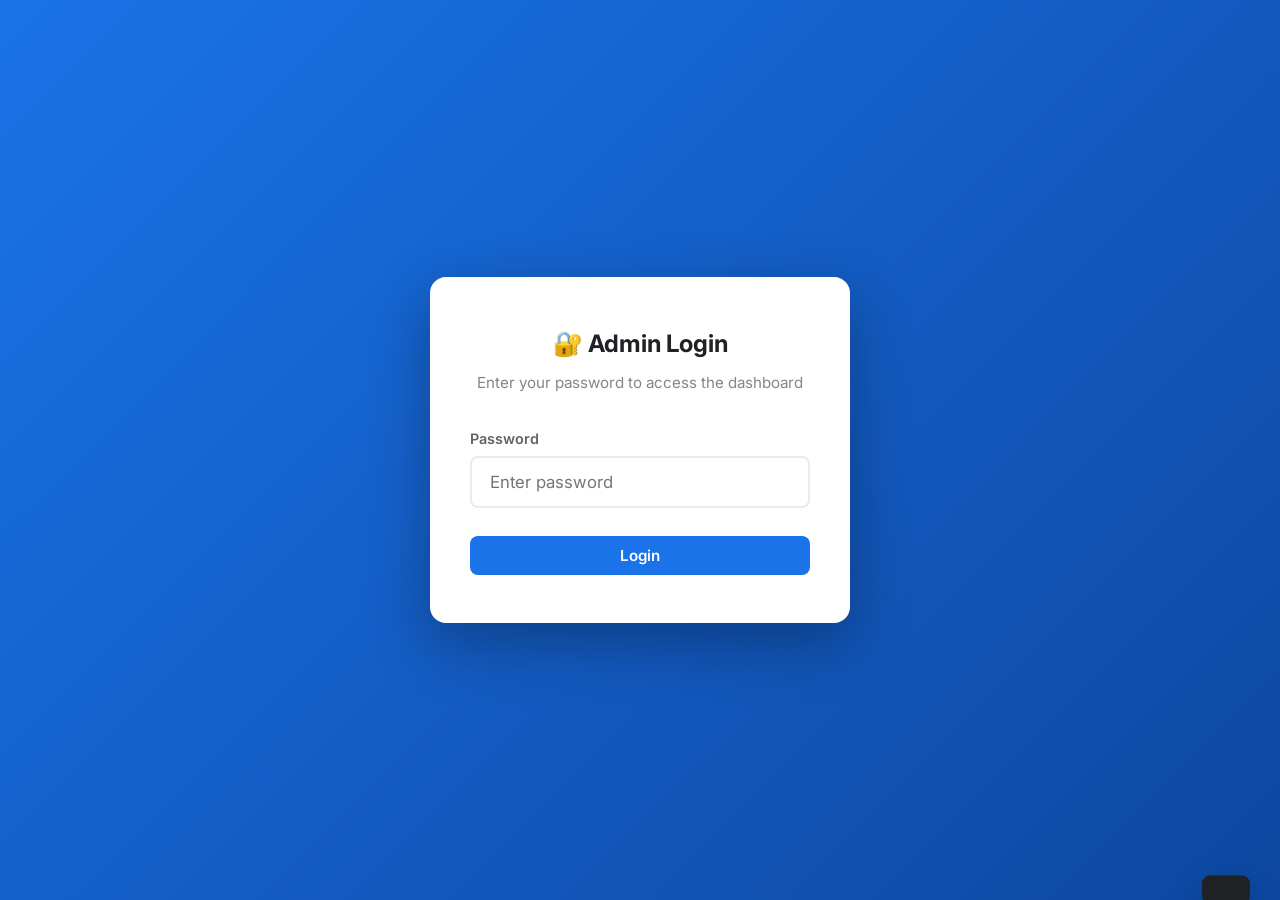
==== admin.html @ 89dd75c3 "Upload my website files" ====
<!DOCTYPE html>
<html lang="en">
<head>
    <meta charset="UTF-8">
    <meta name="viewport" content="width=device-width, initial-scale=1.0">
    <title>Admin Panel | Business Manager</title>
    <link rel="stylesheet" href="css/styles.css">
    <link href="https://fonts.googleapis.com/css2?family=Inter:wght@300;400;500;600;700;800&display=swap" rel="stylesheet">
    <style>
        .admin-login {
            min-height: 100vh;
            display: flex;
            align-items: center;
            justify-content: center;
            background: linear-gradient(135deg, #1a73e8, #0d47a1);
            padding: 20px;
        }
        .login-box {
            background: white;
            border-radius: 16px;
            padding: 48px 40px;
            width: 100%;
            max-width: 420px;
            box-shadow: 0 20px 60px rgba(0,0,0,0.3);
        }
        .login-box h2 { text-align: center; margin-bottom: 8px; color: #202124; }
        .login-box .login-subtitle { text-align: center; color: #80868b; margin-bottom: 32px; font-size: 0.95rem; }
        .login-box .form-group input { padding: 14px 18px; font-size: 1.05rem; }
        .login-error { color: #ea4335; font-size: 0.85rem; margin-top: 8px; display: none; }
        .admin-layout { display: flex; min-height: 100vh; }
        .admin-sidebar {
            width: 260px;
            background: #202124;
            color: #fff;
            position: fixed;
            top: 0; left: 0; bottom: 0;
            overflow-y: auto;
            z-index: 100;
            transition: transform 0.3s;
        }
        .admin-sidebar-header {
            padding: 24px 20px;
            border-bottom: 1px solid rgba(255,255,255,0.1);
            display: flex; align-items: center; gap: 10px;
        }
        .admin-sidebar-header h3 { font-size: 1.1rem; font-weight: 700; }
        .admin-nav { padding: 12px 0; }
        .admin-nav-item {
            display: flex; align-items: center; gap: 12px;
            padding: 12px 24px;
            color: #bdc1c6;
            cursor: pointer;
            transition: all 0.2s;
            font-size: 0.95rem;
            font-weight: 500;
            border: none; background: none; width: 100%; text-align: left;
        }
        .admin-nav-item:hover { background: rgba(255,255,255,0.08); color: #fff; }
        .admin-nav-item.active { background: rgba(26,115,232,0.2); color: #4a9eff; border-right: 3px solid #1a73e8; }
        .admin-main { margin-left: 260px; flex: 1; background: #f8f9fa; min-height: 100vh; }
        .admin-topbar {
            background: #fff;
            padding: 16px 32px;
            display: flex; align-items: center; justify-content: space-between;
            box-shadow: 0 1px 3px rgba(0,0,0,0.08);
            position: sticky; top: 0; z-index: 50;
        }
        .admin-topbar h2 { font-size: 1.3rem; color: #202124; }
        .admin-logout {
            padding: 8px 20px;
            background: #ea4335;
            color: white;
            border-radius: 6px;
            font-weight: 600;
            font-size: 0.9rem;
            transition: all 0.2s;
        }
        .admin-logout:hover { background: #d33b28; }
        .admin-content { padding: 32px; }
        .admin-card {
            background: #fff;
            border-radius: 12px;
            padding: 28px;
            box-shadow: 0 1px 3px rgba(0,0,0,0.08);
            margin-bottom: 24px;
        }
        .admin-card h3 {
            font-size: 1.1rem;
            color: #202124;
            margin-bottom: 20px;
            padding-bottom: 12px;
            border-bottom: 2px solid #f1f3f4;
        }
        .admin-form-grid {
            display: grid;
            grid-template-columns: repeat(2, 1fr);
            gap: 20px;
        }
        .admin-form-grid .form-group.full { grid-column: 1 / -1; }
        .admin-section { display: none; }
        .admin-section.active { display: block; }
        .admin-table {
            width: 100%;
            border-collapse: collapse;
        }
        .admin-table th {
            text-align: left;
            padding: 12px 16px;
            background: #f8f9fa;
            color: #5f6368;
            font-size: 0.85rem;
            font-weight: 600;
            text-transform: uppercase;
            letter-spacing: 0.5px;
        }
        .admin-table td {
            padding: 14px 16px;
            border-top: 1px solid #f1f3f4;
            font-size: 0.95rem;
        }
        .admin-table .actions { display: flex; gap: 8px; }
        .admin-btn {
            padding: 6px 14px;
            border-radius: 6px;
            font-size: 0.8rem;
            font-weight: 600;
            transition: all 0.2s;
            cursor: pointer;
            color: white;
        }
        .admin-btn-edit { background: #1a73e8; }
        .admin-btn-edit:hover { background: #1557b0; }
        .admin-btn-delete { background: #ea4335; }
        .admin-btn-delete:hover { background: #d33b28; }
        .admin-btn-save { background: #34a853; }
        .admin-btn-save:hover { background: #2d8f47; }
        .admin-btn-cancel { background: #80868b; }
        .admin-btn-cancel:hover { background: #5f6368; }
        .admin-image-grid {
            display: grid;
            grid-template-columns: repeat(4, 1fr);
            gap: 16px;
        }
        .admin-image-item {
            position: relative;
            border-radius: 8px;
            overflow: hidden;
            aspect-ratio: 4/3;
            background: #f1f3f4;
        }
        .admin-image-item img { width: 100%; height: 100%; object-fit: cover; }
        .admin-image-item .img-actions {
            position: absolute;
            top: 8px; right: 8px;
            display: none;
            gap: 6px;
        }
        .admin-image-item:hover .img-actions { display: flex; }
        .admin-upload-area {
            border: 2px dashed #dadce0;
            border-radius: 12px;
            padding: 40px;
            text-align: center;
            cursor: pointer;
            transition: all 0.2s;
            margin-bottom: 20px;
        }
        .admin-upload-area:hover { border-color: #1a73e8; background: rgba(26,115,232,0.04); }
        .admin-upload-area svg { color: #9aa0a6; margin-bottom: 12px; }
        .admin-upload-area p { color: #80868b; font-size: 0.9rem; }
        .admin-upload-area .hint { font-size: 0.8rem; color: #9aa0a6; margin-top: 4px; }
        .admin-stars { display: flex; gap: 4px; }
        .admin-stars .star { cursor: pointer; font-size: 1.5rem; color: #dadce0; transition: color 0.15s; }
        .admin-stars .star.active { color: #fbbc04; }
        .admin-meta { font-size: 0.85rem; color: #80868b; margin-top: 8px; }
        .toast {
            position: fixed;
            bottom: 30px;
            right: 30px;
            background: #202124;
            color: white;
            padding: 14px 24px;
            border-radius: 8px;
            box-shadow: 0 10px 30px rgba(0,0,0,0.2);
            z-index: 3000;
            transform: translateY(120%);
            transition: transform 0.4s;
            font-weight: 500;
            font-size: 0.9rem;
        }
        .toast.show { transform: translateY(0); }
        .admin-sidebar-toggle { display: none; }
        @media (max-width: 1024px) {
            .admin-sidebar { transform: translateX(-100%); }
            .admin-sidebar.open { transform: translateX(0); }
            .admin-main { margin-left: 0; }
            .admin-sidebar-toggle {
                display: inline-flex;
                padding: 8px 12px;
                background: #1a73e8;
                color: white;
                border-radius: 6px;
                font-size: 1.2rem;
                cursor: pointer;
            }
            .admin-form-grid { grid-template-columns: 1fr; }
            .admin-image-grid { grid-template-columns: repeat(2, 1fr); }
        }
        @media (max-width: 768px) {
            .admin-content { padding: 20px; }
            .admin-topbar { padding: 12px 20px; }
            .admin-image-grid { grid-template-columns: 1fr; }
        }
        .modal-overlay {
            display: none;
            position: fixed;
            inset: 0;
            background: rgba(0,0,0,0.5);
            z-index: 2000;
            align-items: center;
            justify-content: center;
        }
        .modal-overlay.show { display: flex; }
        .modal-box {
            background: white;
            border-radius: 16px;
            padding: 32px;
            width: 100%;
            max-width: 500px;
            max-height: 80vh;
            overflow-y: auto;
        }
        .modal-box h3 { margin-bottom: 20px; }
    </style>
</head>
<body>
    <div id="admin-login" class="admin-login">
        <div class="login-box">
            <h2>🔐 Admin Login</h2>
            <p class="login-subtitle">Enter your password to access the dashboard</p>
            <form id="login-form">
                <div class="form-group">
                    <label for="admin-password" style="display:block;font-weight:600;font-size:0.9rem;color:#5f6368;margin-bottom:6px;">Password</label>
                    <input type="password" id="admin-password" placeholder="Enter password" required>
                </div>
                <button type="submit" class="btn btn-primary btn-block" style="margin-top:8px;">Login</button>
                <p class="login-error" id="login-error">Invalid password. Try: admin</p>
            </form>
        </div>
    </div>

    <div id="admin-dashboard" style="display:none;">
        <div class="admin-layout">
            <aside class="admin-sidebar" id="admin-sidebar">
                <div class="admin-sidebar-header">
                    <span style="font-size:1.5rem;">⭐</span>
                    <h3>Business Manager</h3>
                </div>
                <nav class="admin-nav">
                    <button class="admin-nav-item active" data-section="dashboard">📊 Dashboard</button>
                    <button class="admin-nav-item" data-section="settings">⚙️ Settings</button>
                    <button class="admin-nav-item" data-section="services">🛠️ Services</button>
                    <button class="admin-nav-item" data-section="gallery">🖼️ Gallery</button>
                    <button class="admin-nav-item" data-section="reviews">⭐ Reviews</button>
                    <button class="admin-nav-item" data-section="hours">🕐 Business Hours</button>
                    <button class="admin-nav-item" data-section="inquiries">📨 Inquiries</button>
                </nav>
            </aside>
            <div class="admin-main">
                <div class="admin-topbar">
                    <div style="display:flex;align-items:center;gap:12px;">
                        <button class="admin-sidebar-toggle" id="sidebar-toggle">☰</button>
                        <h2 id="admin-page-title">Dashboard</h2>
                    </div>
                    <button class="admin-logout" id="admin-logout">Logout</button>
                </div>
                <div class="admin-content">
                    <!-- Dashboard Section -->
                    <div class="admin-section active" id="section-dashboard">
                        <div class="admin-card">
                            <h3>Quick Stats</h3>
                            <div style="display:grid;grid-template-columns:repeat(auto-fit,minmax(180px,1fr));gap:20px;">
                                <div style="text-align:center;padding:20px;background:#f8f9fa;border-radius:12px;">
                                    <div style="font-size:2rem;font-weight:800;color:#1a73e8;" id="stat-services">0</div>
                                    <div style="color:#80868b;font-size:0.9rem;">Services</div>
                                </div>
                                <div style="text-align:center;padding:20px;background:#f8f9fa;border-radius:12px;">
                                    <div style="font-size:2rem;font-weight:800;color:#fbbc04;" id="stat-gallery">0</div>
                                    <div style="color:#80868b;font-size:0.9rem;">Gallery Items</div>
                                </div>
                                <div style="text-align:center;padding:20px;background:#f8f9fa;border-radius:12px;">
                                    <div style="font-size:2rem;font-weight:800;color:#34a853;" id="stat-reviews">0</div>
                                    <div style="color:#80868b;font-size:0.9rem;">Reviews</div>
                                </div>
                                <div style="text-align:center;padding:20px;background:#f8f9fa;border-radius:12px;">
                                    <div style="font-size:2rem;font-weight:800;color:#ea4335;" id="stat-inquiries">0</div>
                                    <div style="color:#80868b;font-size:0.9rem;">Inquiries</div>
                                </div>
                            </div>
                        </div>
                        <div class="admin-card">
                            <h3>Contact Information</h3>
                            <div style="display:grid;gap:12px;">
                                <div style="display:flex;justify-content:space-between;align-items:center;padding:12px;background:#f8f9fa;border-radius:8px;">
                                    <span style="color:#5f6368;">📞 Phone</span>
                                    <span id="dash-phone">-</span>
                                </div>
                                <div style="display:flex;justify-content:space-between;align-items:center;padding:12px;background:#f8f9fa;border-radius:8px;">
                                    <span style="color:#5f6368;">✉️ Email</span>
                                    <span id="dash-email">-</span>
                                </div>
                                <div style="display:flex;justify-content:space-between;align-items:center;padding:12px;background:#f8f9fa;border-radius:8px;">
                                    <span style="color:#5f6368;">📍 Address</span>
                                    <span id="dash-address" style="max-width:300px;text-align:right;">-</span>
                                </div>
                                <div style="display:flex;justify-content:space-between;align-items:center;padding:12px;background:#f8f9fa;border-radius:8px;">
                                    <span style="color:#5f6368;">💬 WhatsApp</span>
                                    <span id="dash-whatsapp">-</span>
                                </div>
                            </div>
                        </div>
                    </div>

                    <!-- Settings Section -->
                    <div class="admin-section" id="section-settings">
                        <div class="admin-card">
                            <h3>Business Information</h3>
                            <div class="admin-form-grid">
                                <div class="form-group">
                                    <label style="font-weight:600;font-size:0.9rem;color:#5f6368;display:block;margin-bottom:6px;">Business Name</label>
                                    <input type="text" id="admin-business-name" placeholder="Your business name">
                                </div>
                                <div class="form-group">
                                    <label style="font-weight:600;font-size:0.9rem;color:#5f6368;display:block;margin-bottom:6px;">Phone Number</label>
                                    <input type="tel" id="admin-phone" placeholder="+1234567890">
                                </div>
                                <div class="form-group">
                                    <label style="font-weight:600;font-size:0.9rem;color:#5f6368;display:block;margin-bottom:6px;">WhatsApp Number</label>
                                    <input type="tel" id="admin-whatsapp" placeholder="+1234567890">
                                </div>
                                <div class="form-group">
                                    <label style="font-weight:600;font-size:0.9rem;color:#5f6368;display:block;margin-bottom:6px;">Email Address</label>
                                    <input type="email" id="admin-email" placeholder="info@business.com">
                                </div>
                                <div class="form-group full">
                                    <label style="font-weight:600;font-size:0.9rem;color:#5f6368;display:block;margin-bottom:6px;">Office Address</label>
                                    <input type="text" id="admin-address" placeholder="123 Main St, City, Country">
                                </div>
                                <div class="form-group full">
                                    <label style="font-weight:600;font-size:0.9rem;color:#5f6368;display:block;margin-bottom:6px;">Google Map Location (URL or embed)</label>
                                    <input type="text" id="admin-map" placeholder="https://maps.google.com/...">
                                </div>
                                <div class="form-group full">
                                    <label style="font-weight:600;font-size:0.9rem;color:#5f6368;display:block;margin-bottom:6px;">Hero Title</label>
                                    <input type="text" id="admin-hero-title" placeholder="Professional Services You Can Trust">
                                </div>
                                <div class="form-group full">
                                    <label style="font-weight:600;font-size:0.9rem;color:#5f6368;display:block;margin-bottom:6px;">EmailJS Service ID (optional)</label>
                                    <input type="text" id="admin-emailjs-service" placeholder="service_xxxxx">
                                </div>
                                <div class="form-group full">
                                    <label style="font-weight:600;font-size:0.9rem;color:#5f6368;display:block;margin-bottom:6px;">EmailJS Template ID (optional)</label>
                                    <input type="text" id="admin-emailjs-template" placeholder="template_xxxxx">
                                </div>
                                <div class="form-group full">
                                    <label style="font-weight:600;font-size:0.9rem;color:#5f6368;display:block;margin-bottom:6px;">EmailJS Public Key (optional)</label>
                                    <input type="text" id="admin-emailjs-key" placeholder="public_xxxxx">
                                </div>
                                <div class="form-group full">
                                    <label style="font-weight:600;font-size:0.9rem;color:#5f6368;display:block;margin-bottom:6px;">Admin Email (for receiving form submissions)</label>
                                    <input type="email" id="admin-form-email" placeholder="admin@business.com">
                                </div>
                                <div class="form-group" style="grid-column:1/-1;">
                                    <button class="btn btn-primary" id="save-settings-btn" style="padding:14px 40px;font-size:1rem;">💾 Save Settings</button>
                                </div>
                            </div>
                        </div>
                    </div>

                    <!-- Services Section -->
                    <div class="admin-section" id="section-services">
                        <div class="admin-card">
                            <h3>Add / Edit Service</h3>
                            <input type="hidden" id="edit-service-id" value="">
                            <div class="admin-form-grid">
                                <div class="form-group">
                                    <label style="font-weight:600;font-size:0.9rem;color:#5f6368;display:block;margin-bottom:6px;">Service Name</label>
                                    <input type="text" id="admin-service-name" placeholder="Service name">
                                </div>
                                <div class="form-group">
                                    <label style="font-weight:600;font-size:0.9rem;color:#5f6368;display:block;margin-bottom:6px;">Price</label>
                                    <input type="text" id="admin-service-price" placeholder="From $50">
                                </div>
                                <div class="form-group">
                                    <label style="font-weight:600;font-size:0.9rem;color:#5f6368;display:block;margin-bottom:6px;">Price Note</label>
                                    <input type="text" id="admin-service-note" placeholder="e.g. per hour, per item">
                                </div>
                                <div class="form-group">
                                    <label style="font-weight:600;font-size:0.9rem;color:#5f6368;display:block;margin-bottom:6px;">Icon (emoji)</label>
                                    <input type="text" id="admin-service-icon" placeholder="🔧">
                                </div>
                                <div class="form-group full">
                                    <label style="font-weight:600;font-size:0.9rem;color:#5f6368;display:block;margin-bottom:6px;">Description</label>
                                    <textarea id="admin-service-desc" rows="3" placeholder="Service description"></textarea>
                                </div>
                                <div class="form-group" style="grid-column:1/-1;">
                                    <button class="btn btn-primary" id="save-service-btn" style="padding:14px 40px;font-size:1rem;">💾 Save Service</button>
                                    <button class="btn admin-btn-cancel" id="cancel-edit-service" style="padding:14px 30px;font-size:1rem;margin-left:8px;display:none;">Cancel Edit</button>
                                </div>
                            </div>
                        </div>
                        <div class="admin-card">
                            <h3>All Services</h3>
                            <div style="overflow-x:auto;">
                                <table class="admin-table">
                                    <thead>
                                        <tr><th>#</th><th>Name</th><th>Price</th><th>Actions</th></tr>
                                    </thead>
                                    <tbody id="services-table-body"></tbody>
                                </table>
                            </div>
                        </div>
                    </div>

                    <!-- Gallery Section -->
                    <div class="admin-section" id="section-gallery">
                        <div class="admin-card">
                            <h3>Upload Images</h3>
                            <div class="admin-upload-area" id="gallery-upload-area">
                                <svg width="48" height="48" viewBox="0 0 24 24" fill="none" stroke="currentColor" stroke-width="1.5"><path d="M21 15v4a2 2 0 01-2 2H5a2 2 0 01-2-2v-4"/><polyline points="17,8 12,3 7,8"/><line x1="12" y1="3" x2="12" y2="15"/></svg>
                                <p>Click to upload or drag & drop</p>
                                <p class="hint">SVG, PNG, JPG, GIF (Max 5MB)</p>
                                <input type="file" id="gallery-file-input" accept="image/*" style="display:none;">
                            </div>
                            <div style="margin-top:16px;">
                                <label style="font-weight:600;color:#5f6368;display:block;margin-bottom:8px;">Image Category</label>
                                <select id="gallery-category" style="width:100%;padding:10px 14px;border:2px solid #e8eaed;border-radius:6px;">
                                    <option value="service">Service Photos</option>
                                    <option value="before-after">Before & After</option>
                                </select>
                            </div>
                        </div>
                        <div class="admin-card">
                            <h3>All Gallery Images</h3>
                            <div class="admin-image-grid" id="gallery-admin-grid"></div>
                        </div>
                    </div>

                    <!-- Reviews Section -->
                    <div class="admin-section" id="section-reviews">
                        <div class="admin-card">
                            <h3>Add / Edit Review</h3>
                            <input type="hidden" id="edit-review-id" value="">
                            <div class="admin-form-grid">
                                <div class="form-group">
                                    <label style="font-weight:600;font-size:0.9rem;color:#5f6368;display:block;margin-bottom:6px;">Customer Name</label>
                                    <input type="text" id="admin-review-name" placeholder="Customer name">
                                </div>
                                <div class="form-group">
                                    <label style="font-weight:600;font-size:0.9rem;color:#5f6368;display:block;margin-bottom:6px;">Rating</label>
                                    <div class="admin-stars" id="admin-stars">
                                        <span class="star" data-rating="1">★</span>
                                        <span class="star" data-rating="2">★</span>
                                        <span class="star" data-rating="3">★</span>
                                        <span class="star" data-rating="4">★</span>
                                        <span class="star" data-rating="5">★</span>
                                    </div>
                                    <input type="hidden" id="admin-review-rating" value="5">
                                </div>
                                <div class="form-group full">
                                    <label style="font-weight:600;font-size:0.9rem;color:#5f6368;display:block;margin-bottom:6px;">Review Text</label>
                                    <textarea id="admin-review-text" rows="3" placeholder="Customer review..."></textarea>
                                </div>
                                <div class="form-group">
                                    <label style="font-weight:600;font-size:0.9rem;color:#5f6368;display:block;margin-bottom:6px;">Upload Customer Image (optional)</label>
                                    <input type="file" id="admin-review-image" accept="image/*">
                                </div>
                                <div class="form-group" style="grid-column:1/-1;">
                                    <button class="btn btn-primary" id="save-review-btn" style="padding:14px 40px;font-size:1rem;">💾 Save Review</button>
                                    <button class="btn admin-btn-cancel" id="cancel-edit-review" style="padding:14px 30px;font-size:1rem;margin-left:8px;display:none;">Cancel Edit</button>
                                </div>
                            </div>
                        </div>
                        <div class="admin-card">
                            <h3>All Reviews</h3>
                            <div style="overflow-x:auto;">
                                <table class="admin-table">
                                    <thead>
                                        <tr><th>#</th><th>Customer</th><th>Rating</th><th>Actions</th></tr>
                                    </thead>
                                    <tbody id="reviews-table-body"></tbody>
                                </table>
                            </div>
                        </div>
                    </div>

                    <!-- Business Hours Section -->
                    <div class="admin-section" id="section-hours">
                        <div class="admin-card">
                            <h3>Business Hours</h3>
                            <div class="admin-form-grid" id="hours-grid"></div>
                            <div style="margin-top:20px;">
                                <button class="btn btn-primary" id="save-hours-btn" style="padding:14px 40px;font-size:1rem;">💾 Save Hours</button>
                            </div>
                        </div>
                    </div>

                    <!-- Inquiries Section -->
                    <div class="admin-section" id="section-inquiries">
                        <div class="admin-card">
                            <h3>Customer Inquiries</h3>
                            <div style="overflow-x:auto;">
                                <table class="admin-table">
                                    <thead>
                                        <tr><th>#</th><th>Name</th><th>Email</th><th>Subject</th><th>Date</th><th>Actions</th></tr>
                                    </thead>
                                    <tbody id="inquiries-table-body"></tbody>
                                </table>
                            </div>
                            <p id="no-inquiries" style="text-align:center;color:#80868b;padding:40px 0;display:none;">No inquiries yet.</p>
                        </div>
                    </div>
                </div>
            </div>
        </div>
    </div>

    <div class="modal-overlay" id="modal-view-image">
        <div class="modal-box" style="max-width:700px;">
            <h3>Image Preview</h3>
            <img id="modal-img" src="" alt="" style="width:100%;border-radius:8px;margin-bottom:16px;">
            <p id="modal-img-name" style="color:#80868b;font-size:0.9rem;"></p>
            <div style="display:flex;gap:8px;margin-top:16px;">
                <a href="#" id="modal-img-download" class="btn btn-primary btn-small" download>Download</a>
                <button class="btn admin-btn-delete btn-small" id="modal-img-delete">Delete</button>
            </div>
        </div>
    </div>

    <div class="toast" id="admin-toast"></div>
    <script src="js/admin.js"></script>
</body>
</html>
---- css/styles.css ----
:root {
    --primary: #1a73e8;
    --primary-dark: #1557b0;
    --primary-light: #4a9eff;
    --secondary: #fbbc04;
    --secondary-dark: #e6a800;
    --white: #ffffff;
    --gray-50: #f8f9fa;
    --gray-100: #f1f3f4;
    --gray-200: #e8eaed;
    --gray-300: #dadce0;
    --gray-400: #bdc1c6;
    --gray-500: #9aa0a6;
    --gray-600: #80868b;
    --gray-700: #5f6368;
    --gray-800: #3c4043;
    --gray-900: #202124;
    --success: #34a853;
    --danger: #ea4335;
    --shadow-sm: 0 1px 2px rgba(0,0,0,0.05);
    --shadow: 0 1px 3px rgba(0,0,0,0.12), 0 1px 2px rgba(0,0,0,0.08);
    --shadow-md: 0 4px 6px rgba(0,0,0,0.1);
    --shadow-lg: 0 10px 25px rgba(0,0,0,0.1);
    --shadow-xl: 0 20px 40px rgba(0,0,0,0.15);
    --radius-sm: 6px;
    --radius: 8px;
    --radius-lg: 12px;
    --radius-xl: 16px;
    --transition: all 0.3s cubic-bezier(0.4, 0, 0.2, 1);
    --font: 'Inter', -apple-system, BlinkMacSystemFont, 'Segoe UI', Roboto, sans-serif;
    --header-height: 70px;
}

* { margin: 0; padding: 0; box-sizing: border-box; }

html { scroll-behavior: smooth; scroll-padding-top: var(--header-height); }

body {
    font-family: var(--font);
    color: var(--gray-800);
    background: var(--white);
    line-height: 1.6;
    overflow-x: hidden;
}

a { text-decoration: none; color: inherit; }
img { max-width: 100%; height: auto; display: block; }
button { cursor: pointer; font-family: inherit; border: none; background: none; }
input, textarea, select { font-family: inherit; font-size: 1rem; }

.container {
    max-width: 1200px;
    margin: 0 auto;
    padding: 0 20px;
}

/* Header */
.header {
    position: fixed;
    top: 0; left: 0; right: 0;
    height: var(--header-height);
    background: rgba(255,255,255,0.95);
    backdrop-filter: blur(10px);
    z-index: 1000;
    box-shadow: var(--shadow-sm);
    transition: var(--transition);
}
.header.scrolled { box-shadow: var(--shadow-md); }

.header-inner {
    display: flex;
    align-items: center;
    justify-content: space-between;
    height: 100%;
}

.logo {
    display: flex;
    align-items: center;
    gap: 8px;
    font-weight: 700;
    font-size: 1.3rem;
    color: var(--primary);
}
.logo-icon { font-size: 1.5rem; }

.nav {
    display: flex;
    gap: 8px;
}
.nav-link {
    padding: 8px 16px;
    border-radius: var(--radius);
    font-weight: 500;
    font-size: 0.95rem;
    color: var(--gray-700);
    transition: var(--transition);
}
.nav-link:hover, .nav-link.active {
    color: var(--primary);
    background: rgba(26,115,232,0.08);
}

.header-actions {
    display: flex;
    align-items: center;
    gap: 12px;
}

.mobile-menu-toggle {
    display: none;
    flex-direction: column;
    gap: 5px;
    padding: 8px;
}
.mobile-menu-toggle span {
    display: block;
    width: 24px;
    height: 2px;
    background: var(--gray-800);
    transition: var(--transition);
}

/* Buttons */
.btn {
    display: inline-flex;
    align-items: center;
    justify-content: center;
    gap: 8px;
    padding: 10px 24px;
    border-radius: var(--radius);
    font-weight: 600;
    font-size: 0.95rem;
    transition: var(--transition);
    white-space: nowrap;
}
.btn-primary {
    background: var(--primary);
    color: var(--white);
}
.btn-primary:hover {
    background: var(--primary-dark);
    transform: translateY(-2px);
    box-shadow: var(--shadow-md);
}
.btn-outline {
    border: 2px solid var(--primary);
    color: var(--primary);
    background: transparent;
}
.btn-outline:hover {
    background: var(--primary);
    color: var(--white);
}
.btn-success {
    background: var(--success);
    color: var(--white);
}
.btn-success:hover { background: #2d8f47; }
.btn-lg { padding: 14px 32px; font-size: 1.05rem; }
.btn-sm, .btn-small { padding: 6px 16px; font-size: 0.85rem; }
.btn-block { width: 100%; }
.btn-call {
    background: var(--secondary);
    color: var(--gray-900);
    padding: 8px 18px;
    font-size: 0.9rem;
}
.btn-call:hover {
    background: var(--secondary-dark);
    transform: translateY(-2px);
}

/* Hero */
.hero {
    position: relative;
    min-height: 100vh;
    display: flex;
    align-items: center;
    padding-top: var(--header-height);
    overflow: hidden;
}
.hero-bg {
    position: absolute;
    inset: 0;
    background: linear-gradient(135deg, var(--primary) 0%, var(--primary-dark) 50%, #0d47a1 100%);
    z-index: 0;
}
.hero-bg::after {
    content: '';
    position: absolute;
    inset: 0;
    background: url("data:image/svg+xml,%3Csvg width='60' height='60' viewBox='0 0 60 60' xmlns='http://www.w3.org/2000/svg'%3E%3Cg fill='none' fill-rule='evenodd'%3E%3Cg fill='%23ffffff' fill-opacity='0.04'%3E%3Cpath d='M36 34v-4h-2v4h-4v2h4v4h2v-4h4v-2h-4zm0-30V0h-2v4h-4v2h4v4h2V6h4V4h-4zM6 34v-4H4v4H0v2h4v4h2v-4h4v-2H6zM6 4V0H4v4H0v2h4v4h2V6h4V4H6z'/%3E%3C/g%3E%3C/g%3E%3C/svg%3E");
}
.hero-content {
    position: relative;
    z-index: 1;
    display: grid;
    grid-template-columns: 1fr 1fr;
    gap: 60px;
    align-items: center;
}
.hero-text { color: var(--white); }
.hero-badge {
    display: inline-block;
    background: rgba(251,188,4,0.2);
    color: var(--secondary);
    padding: 6px 16px;
    border-radius: 20px;
    font-size: 0.85rem;
    font-weight: 600;
    margin-bottom: 20px;
}
.hero-text h1 {
    font-size: 3.2rem;
    font-weight: 800;
    line-height: 1.15;
    margin-bottom: 20px;
}
.hero-text p {
    font-size: 1.2rem;
    opacity: 0.9;
    margin-bottom: 32px;
    max-width: 500px;
}
.hero-actions {
    display: flex;
    gap: 16px;
    margin-bottom: 48px;
    flex-wrap: wrap;
}
.hero-actions .btn-primary {
    background: var(--secondary);
    color: var(--gray-900);
}
.hero-actions .btn-primary:hover { background: var(--secondary-dark); }
.hero-actions .btn-outline {
    border-color: rgba(255,255,255,0.5);
    color: var(--white);
}
.hero-actions .btn-outline:hover {
    background: var(--white);
    color: var(--primary);
}
.hero-stats {
    display: flex;
    gap: 40px;
}
.stat { text-align: center; }
.stat-number {
    display: block;
    font-size: 1.8rem;
    font-weight: 800;
    color: var(--secondary);
}
.stat-label {
    font-size: 0.85rem;
    opacity: 0.8;
}
.hero-image {
    display: flex;
    justify-content: center;
    align-items: center;
}
.hero-image-placeholder {
    width: 350px;
    height: 350px;
    background: rgba(255,255,255,0.1);
    border-radius: var(--radius-xl);
    display: flex;
    flex-direction: column;
    align-items: center;
    justify-content: center;
    gap: 12px;
    color: var(--white);
    backdrop-filter: blur(10px);
    border: 2px dashed rgba(255,255,255,0.3);
}
.hero-image-placeholder span { font-size: 1.1rem; font-weight: 600; }
.hero-image-placeholder small { font-size: 0.8rem; opacity: 0.6; }

/* Sections */
.section { padding: 80px 0; }
.section-alt { background: var(--gray-50); }
.section-header { text-align: center; margin-bottom: 50px; }
.section-tag {
    display: inline-block;
    background: rgba(26,115,232,0.1);
    color: var(--primary);
    padding: 6px 16px;
    border-radius: 20px;
    font-size: 0.85rem;
    font-weight: 600;
    margin-bottom: 12px;
}
.section-header h2 {
    font-size: 2.2rem;
    font-weight: 700;
    color: var(--gray-900);
    margin-bottom: 12px;
}
.section-header p {
    color: var(--gray-600);
    font-size: 1.1rem;
    max-width: 600px;
    margin: 0 auto;
}

/* Services */
.services-grid {
    display: grid;
    grid-template-columns: repeat(3, 1fr);
    gap: 24px;
    margin-bottom: 60px;
}
.service-card {
    background: var(--white);
    border-radius: var(--radius-lg);
    padding: 32px;
    box-shadow: var(--shadow);
    transition: var(--transition);
    border: 1px solid var(--gray-200);
}
.service-card:hover {
    transform: translateY(-6px);
    box-shadow: var(--shadow-lg);
    border-color: var(--primary-light);
}
.service-icon {
    width: 60px;
    height: 60px;
    background: rgba(26,115,232,0.1);
    border-radius: var(--radius);
    display: flex;
    align-items: center;
    justify-content: center;
    font-size: 1.8rem;
    margin-bottom: 20px;
}
.service-card h3 {
    font-size: 1.2rem;
    font-weight: 700;
    margin-bottom: 10px;
    color: var(--gray-900);
}
.service-card .price {
    font-size: 1.4rem;
    font-weight: 700;
    color: var(--primary);
    margin-bottom: 10px;
}
.service-card .price small {
    font-size: 0.85rem;
    color: var(--gray-500);
    font-weight: 400;
}
.service-card p {
    color: var(--gray-600);
    font-size: 0.95rem;
}

/* Downloads */
.downloads-section {
    background: var(--white);
    border-radius: var(--radius-lg);
    padding: 40px;
    box-shadow: var(--shadow);
    border: 1px solid var(--gray-200);
}
.downloads-section h3 {
    text-align: center;
    font-size: 1.5rem;
    margin-bottom: 24px;
    color: var(--gray-900);
}
.downloads-grid {
    display: grid;
    grid-template-columns: repeat(3, 1fr);
    gap: 20px;
}
.download-card {
    border: 2px solid var(--gray-200);
    border-radius: var(--radius-lg);
    padding: 32px 24px;
    text-align: center;
    transition: var(--transition);
    display: flex;
    flex-direction: column;
    align-items: center;
    gap: 10px;
}
.download-card:hover {
    border-color: var(--primary);
    transform: translateY(-4px);
    box-shadow: var(--shadow-md);
}
.download-icon { font-size: 2.5rem; }
.download-card h4 { font-size: 1.1rem; color: var(--gray-900); }
.download-card p { font-size: 0.85rem; color: var(--gray-500); }
.download-btn {
    display: inline-block;
    margin-top: 8px;
    padding: 8px 20px;
    background: var(--primary);
    color: var(--white);
    border-radius: var(--radius);
    font-size: 0.85rem;
    font-weight: 600;
    transition: var(--transition);
}
.download-btn:hover { background: var(--primary-dark); }

/* Gallery */
.gallery-filters {
    display: flex;
    justify-content: center;
    gap: 8px;
    margin-bottom: 30px;
    flex-wrap: wrap;
}
.filter-btn {
    padding: 8px 20px;
    border-radius: 20px;
    font-weight: 500;
    font-size: 0.9rem;
    color: var(--gray-600);
    background: var(--gray-100);
    transition: var(--transition);
}
.filter-btn:hover, .filter-btn.active {
    background: var(--primary);
    color: var(--white);
}
.gallery-grid {
    display: grid;
    grid-template-columns: repeat(3, 1fr);
    gap: 16px;
}
.gallery-item {
    position: relative;
    border-radius: var(--radius);
    overflow: hidden;
    aspect-ratio: 4/3;
    cursor: pointer;
    box-shadow: var(--shadow);
}
.gallery-item img {
    width: 100%;
    height: 100%;
    object-fit: cover;
    transition: var(--transition);
}
.gallery-item:hover img { transform: scale(1.08); }
.gallery-item .gallery-overlay {
    position: absolute;
    inset: 0;
    background: rgba(0,0,0,0.5);
    display: flex;
    align-items: center;
    justify-content: center;
    opacity: 0;
    transition: var(--transition);
    gap: 8px;
}
.gallery-item:hover .gallery-overlay { opacity: 1; }
.gallery-overlay button {
    padding: 10px 16px;
    background: var(--white);
    color: var(--gray-900);
    border-radius: var(--radius);
    font-weight: 600;
    font-size: 0.85rem;
    transition: var(--transition);
}
.gallery-overlay button:hover { background: var(--primary); color: var(--white); }
.gallery-item .gallery-label {
    position: absolute;
    bottom: 0;
    left: 0; right: 0;
    padding: 12px;
    background: linear-gradient(transparent, rgba(0,0,0,0.7));
    color: var(--white);
    font-size: 0.85rem;
    font-weight: 600;
}

/* Reviews */
.reviews-grid {
    display: grid;
    grid-template-columns: repeat(3, 1fr);
    gap: 24px;
}
.review-card {
    background: var(--white);
    border-radius: var(--radius-lg);
    padding: 28px;
    box-shadow: var(--shadow);
    border: 1px solid var(--gray-200);
}
.review-stars { margin-bottom: 12px; color: var(--secondary); font-size: 1.1rem; }
.review-text {
    color: var(--gray-700);
    font-style: italic;
    margin-bottom: 20px;
    line-height: 1.7;
}
.review-author {
    display: flex;
    align-items: center;
    gap: 12px;
}
.review-avatar {
    width: 44px;
    height: 44px;
    border-radius: 50%;
    background: var(--primary);
    color: var(--white);
    display: flex;
    align-items: center;
    justify-content: center;
    font-weight: 700;
    font-size: 1.1rem;
    flex-shrink: 0;
}
.review-info h4 { font-size: 0.95rem; color: var(--gray-900); }
.review-info p { font-size: 0.8rem; color: var(--gray-500); }
.review-image {
    margin-top: 16px;
    border-radius: var(--radius);
    overflow: hidden;
    aspect-ratio: 16/9;
}
.review-image img {
    width: 100%;
    height: 100%;
    object-fit: cover;
}

/* Booking */
.booking-wrapper {
    display: grid;
    grid-template-columns: 1fr 1.2fr;
    gap: 40px;
    background: var(--white);
    border-radius: var(--radius-lg);
    padding: 40px;
    box-shadow: var(--shadow);
    border: 1px solid var(--gray-200);
}
.booking-info h2 { font-size: 1.8rem; margin: 12px 0 16px; }
.booking-info > p { color: var(--gray-600); margin-bottom: 28px; }
.booking-contact { display: flex; flex-direction: column; gap: 16px; }
.booking-contact-item {
    display: flex;
    align-items: center;
    gap: 14px;
}
.contact-icon { font-size: 1.5rem; }
.booking-contact-item h4 { font-size: 0.9rem; color: var(--gray-700); font-weight: 600; }
.booking-contact-item a { color: var(--primary); font-weight: 500; }
.booking-contact-item a:hover { text-decoration: underline; }

.contact-form h3, .booking-form h3 { font-size: 1.3rem; margin-bottom: 24px; color: var(--gray-900); }
.form-group { margin-bottom: 20px; }
.form-group label {
    display: block;
    font-weight: 600;
    font-size: 0.9rem;
    color: var(--gray-700);
    margin-bottom: 6px;
}
.form-group input,
.form-group textarea,
.form-group select {
    width: 100%;
    padding: 12px 16px;
    border: 2px solid var(--gray-200);
    border-radius: var(--radius);
    transition: var(--transition);
    background: var(--white);
    color: var(--gray-800);
}
.form-group input:focus,
.form-group textarea:focus,
.form-group select:focus {
    outline: none;
    border-color: var(--primary);
    box-shadow: 0 0 0 3px rgba(26,115,232,0.15);
}
.form-group input.error,
.form-group textarea.error,
.form-group select.error { border-color: var(--danger); }
.error-msg {
    display: block;
    color: var(--danger);
    font-size: 0.8rem;
    margin-top: 4px;
    min-height: 1.2em;
}
.form-row {
    display: grid;
    grid-template-columns: 1fr 1fr;
    gap: 16px;
}
.form-success {
    display: none;
    text-align: center;
    padding: 20px;
    background: rgba(52,168,83,0.1);
    border-radius: var(--radius);
    margin-top: 16px;
}
.form-success.show { display: block; }
.form-success p { color: var(--success); font-weight: 500; margin-top: 8px; }
.form-success span { font-size: 2rem; }

/* Booking form specific */
.booking-form .form-group small { color: var(--gray-500); font-size: 0.8rem; }
.booking-form input[type="file"] { padding: 10px; border: 2px dashed var(--gray-300); cursor: pointer; }
.booking-form input[type="file"]:hover { border-color: var(--primary); }

/* Contact */
.contact-wrapper {
    display: grid;
    grid-template-columns: 1fr 1.2fr;
    gap: 40px;
}
.contact-info { display: flex; flex-direction: column; gap: 20px; }
.contact-card {
    background: var(--white);
    border-radius: var(--radius-lg);
    padding: 24px;
    box-shadow: var(--shadow);
    border: 1px solid var(--gray-200);
    display: flex;
    flex-direction: column;
    gap: 8px;
}
.contact-card .contact-icon-lg { font-size: 1.8rem; margin-bottom: 4px; }
.contact-card h4 { font-size: 1rem; color: var(--gray-900); }
.contact-card p { color: var(--gray-600); font-size: 0.95rem; }
.contact-card a { color: var(--primary); font-weight: 500; }
.contact-card a:hover { text-decoration: underline; }

/* Footer */
.footer {
    background: var(--gray-900);
    color: var(--gray-300);
    padding: 60px 0 0;
}
.footer-grid {
    display: grid;
    grid-template-columns: 1.5fr 1fr 1fr 1fr;
    gap: 40px;
    padding-bottom: 40px;
    border-bottom: 1px solid rgba(255,255,255,0.1);
}
.footer-logo {
    display: flex;
    align-items: center;
    gap: 8px;
    font-weight: 700;
    font-size: 1.2rem;
    color: var(--white);
    margin-bottom: 12px;
}
.footer-col p { font-size: 0.9rem; color: var(--gray-500); line-height: 1.7; }
.footer-col h4 {
    color: var(--white);
    font-size: 1rem;
    margin-bottom: 16px;
}
.footer-col ul { list-style: none; }
.footer-col ul li { margin-bottom: 8px; }
.footer-col ul li a {
    color: var(--gray-400);
    font-size: 0.9rem;
    transition: var(--transition);
}
.footer-col ul li a:hover { color: var(--secondary); }
.footer-bottom {
    padding: 20px 0;
    text-align: center;
    font-size: 0.85rem;
    color: var(--gray-500);
}

/* Lightbox */
.lightbox {
    display: none;
    position: fixed;
    inset: 0;
    background: rgba(0,0,0,0.92);
    z-index: 2000;
    align-items: center;
    justify-content: center;
    flex-direction: column;
    gap: 16px;
    padding: 40px;
}
.lightbox.show { display: flex; }
.lightbox-close {
    position: absolute;
    top: 20px;
    right: 30px;
    color: var(--white);
    font-size: 3rem;
    cursor: pointer;
    z-index: 2001;
    transition: var(--transition);
}
.lightbox-close:hover { color: var(--secondary); transform: scale(1.1); }
.lightbox img {
    max-width: 90vw;
    max-height: 75vh;
    border-radius: var(--radius);
    box-shadow: var(--shadow-xl);
}
.lightbox-caption {
    color: var(--white);
    font-size: 1rem;
    text-align: center;
}
.lightbox-download {
    padding: 10px 24px;
    background: var(--primary);
    color: var(--white);
    border-radius: var(--radius);
    font-weight: 600;
    transition: var(--transition);
}
.lightbox-download:hover { background: var(--primary-dark); }

/* Toast */
.toast {
    position: fixed;
    bottom: 30px;
    right: 30px;
    background: var(--gray-900);
    color: var(--white);
    padding: 16px 24px;
    border-radius: var(--radius);
    box-shadow: var(--shadow-lg);
    z-index: 3000;
    transform: translateY(120%);
    transition: transform 0.4s cubic-bezier(0.4, 0, 0.2, 1);
    font-weight: 500;
}
.toast.show { transform: translateY(0); }

/* Responsive */
@media (max-width: 1024px) {
    .hero-content { grid-template-columns: 1fr; text-align: center; }
    .hero-text h1 { font-size: 2.4rem; }
    .hero-text p { margin: 0 auto 32px; }
    .hero-actions { justify-content: center; }
    .hero-stats { justify-content: center; }
    .hero-image { order: -1; }
    .hero-image-placeholder { width: 250px; height: 250px; }
    .services-grid { grid-template-columns: repeat(2, 1fr); }
    .gallery-grid { grid-template-columns: repeat(2, 1fr); }
    .reviews-grid { grid-template-columns: repeat(2, 1fr); }
    .booking-wrapper { grid-template-columns: 1fr; }
    .contact-wrapper { grid-template-columns: 1fr; }
    .footer-grid { grid-template-columns: 1fr 1fr; }
}

@media (max-width: 768px) {
    :root { --header-height: 60px; }
    .nav {
        display: none;
        position: absolute;
        top: var(--header-height);
        left: 0; right: 0;
        background: var(--white);
        flex-direction: column;
        padding: 16px;
        box-shadow: var(--shadow-lg);
        gap: 4px;
    }
    .nav.show { display: flex; }
    .nav-link { padding: 12px 16px; }
    .mobile-menu-toggle { display: flex; }
    .header-call { display: none; }
    .hero-text h1 { font-size: 1.8rem; }
    .hero-text p { font-size: 1rem; }
    .hero-stats { gap: 20px; }
    .stat-number { font-size: 1.3rem; }
    .section { padding: 50px 0; }
    .section-header h2 { font-size: 1.6rem; }
    .services-grid { grid-template-columns: 1fr; }
    .downloads-grid { grid-template-columns: 1fr; }
    .gallery-grid { grid-template-columns: 1fr; }
    .reviews-grid { grid-template-columns: 1fr; }
    .form-row { grid-template-columns: 1fr; }
    .footer-grid { grid-template-columns: 1fr; }
    .booking-wrapper, .contact-wrapper { padding: 24px; }
    .downloads-section { padding: 24px; }
}

@media (max-width: 480px) {
    .hero-text h1 { font-size: 1.5rem; }
    .hero-actions { flex-direction: column; width: 100%; }
    .hero-actions .btn { width: 100%; }
    .container { padding: 0 16px; }
}
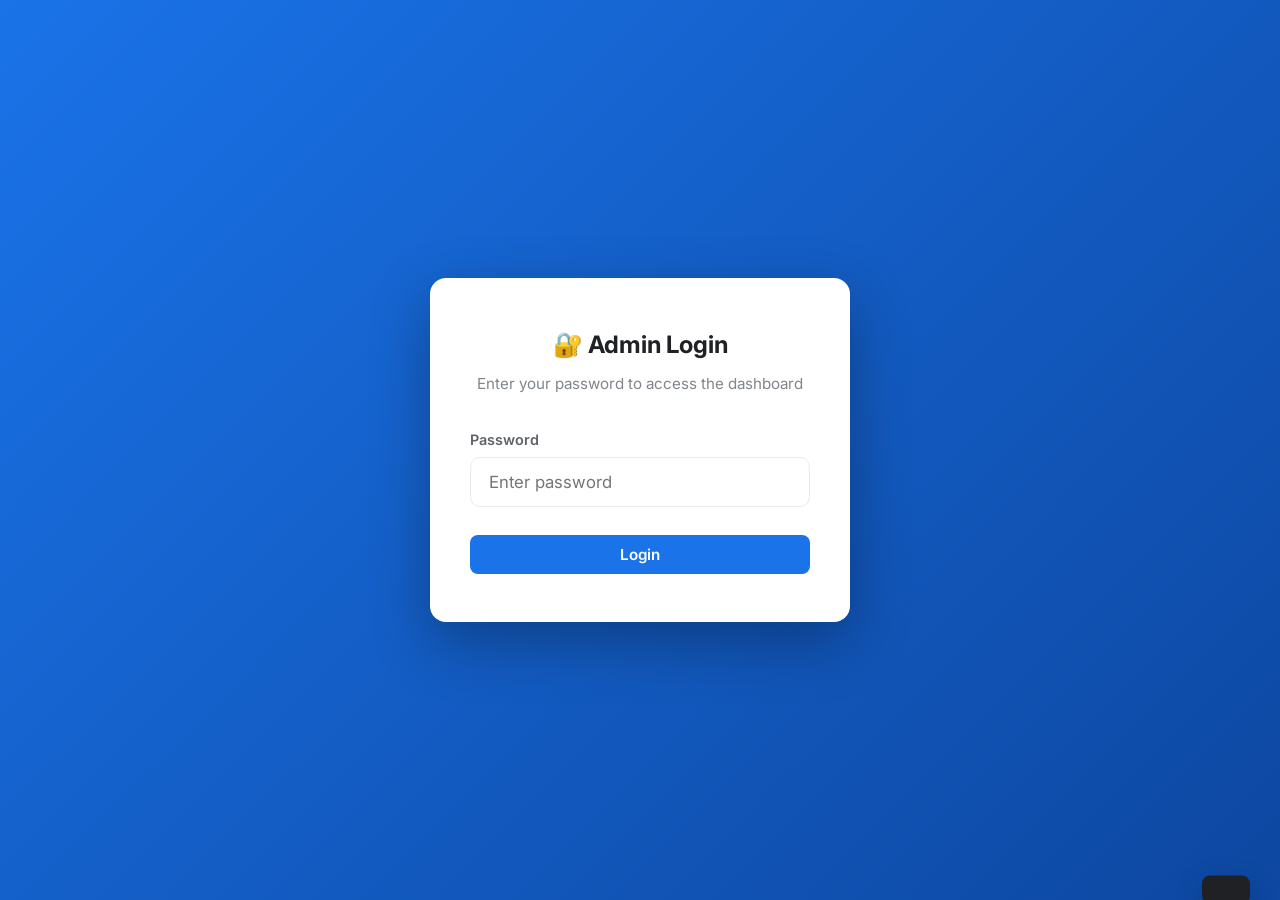
==== commit 8a16e9d4: "Initial commit: website with admin panel and reset feature" ====
--- a/admin.html
+++ b/admin.html
@@ -66,22 +66,38 @@
             position: sticky; top: 0; z-index: 50;
         }
         .admin-topbar h2 { font-size: 1.3rem; color: #202124; }
-        .admin-logout {
-            padding: 8px 20px;
-            background: #ea4335;
-            color: white;
-            border-radius: 6px;
+        .admin-topbar-actions {
+            display: flex;
+            align-items: center;
+            gap: 12px;
+        }
+        .admin-logout, .admin-reset {
+            padding: 9px 18px;
+            border-radius: 8px;
             font-weight: 600;
             font-size: 0.9rem;
             transition: all 0.2s;
+            border: none;
+            cursor: pointer;
+        }
+        .admin-logout {
+            background: #ea4335;
+            color: white;
         }
         .admin-logout:hover { background: #d33b28; }
+        .admin-reset {
+            background: #fff7e6;
+            color: #b26a00;
+            border: 1px solid #f5d488;
+        }
+        .admin-reset:hover { background: #fff1ce; }
         .admin-content { padding: 32px; }
         .admin-card {
             background: #fff;
-            border-radius: 12px;
+            border-radius: 14px;
             padding: 28px;
-            box-shadow: 0 1px 3px rgba(0,0,0,0.08);
+            box-shadow: 0 1px 3px rgba(0,0,0,0.08), 0 8px 24px rgba(60,64,67,0.04);
+            border: 1px solid #eef1f4;
             margin-bottom: 24px;
         }
         .admin-card h3 {
@@ -95,6 +111,35 @@
             display: grid;
             grid-template-columns: repeat(2, 1fr);
             gap: 20px;
+        }
+        .admin-form-grid .form-group {
+            display: flex;
+            flex-direction: column;
+            gap: 8px;
+        }
+        .form-group label {
+            font-weight: 600;
+            font-size: 0.88rem;
+            color: #5f6368;
+        }
+        .form-group input,
+        .form-group textarea,
+        .form-group select {
+            width: 100%;
+            background: #fff;
+            border: 1.5px solid #e7eaee;
+            border-radius: 10px;
+            padding: 12px 14px;
+            font-size: 0.95rem;
+            color: #202124;
+            transition: border-color 0.2s, box-shadow 0.2s;
+        }
+        .form-group input:focus,
+        .form-group textarea:focus,
+        .form-group select:focus {
+            outline: none;
+            border-color: #1a73e8;
+            box-shadow: 0 0 0 3px rgba(26,115,232,0.08);
         }
         .admin-form-grid .form-group.full { grid-column: 1 / -1; }
         .admin-section { display: none; }
@@ -264,6 +309,8 @@
                     <button class="admin-nav-item" data-section="reviews">⭐ Reviews</button>
                     <button class="admin-nav-item" data-section="hours">🕐 Business Hours</button>
                     <button class="admin-nav-item" data-section="inquiries">📨 Inquiries</button>
+                    <button class="admin-nav-item" data-section="contacts">📇 Contact Info</button>
+                    <button class="admin-nav-item" data-section="products">📦 Products</button>
                 </nav>
             </aside>
             <div class="admin-main">
@@ -272,7 +319,10 @@
                         <button class="admin-sidebar-toggle" id="sidebar-toggle">☰</button>
                         <h2 id="admin-page-title">Dashboard</h2>
                     </div>
-                    <button class="admin-logout" id="admin-logout">Logout</button>
+                    <div class="admin-topbar-actions">
+                        <button class="admin-reset" id="reset-default-btn" type="button">Reset to Default</button>
+                        <button class="admin-logout" id="admin-logout" type="button">Logout</button>
+                    </div>
                 </div>
                 <div class="admin-content">
                     <!-- Dashboard Section -->
@@ -316,6 +366,14 @@
                                 <div style="display:flex;justify-content:space-between;align-items:center;padding:12px;background:#f8f9fa;border-radius:8px;">
                                     <span style="color:#5f6368;">💬 WhatsApp</span>
                                     <span id="dash-whatsapp">-</span>
+                                </div>
+                                <div style="display:flex;justify-content:space-between;align-items:center;padding:12px;background:#f8f9fa;border-radius:8px;">
+                                    <span style="color:#5f6368;">📞 Phone Numbers</span>
+                                    <span id="dash-phones">0</span>
+                                </div>
+                                <div style="display:flex;justify-content:space-between;align-items:center;padding:12px;background:#f8f9fa;border-radius:8px;">
+                                    <span style="color:#5f6368;">✉️ Emails</span>
+                                    <span id="dash-emails">0</span>
                                 </div>
                             </div>
                         </div>
@@ -518,6 +576,73 @@
                                 </table>
                             </div>
                             <p id="no-inquiries" style="text-align:center;color:#80868b;padding:40px 0;display:none;">No inquiries yet.</p>
+                        </div>
+                    </div>
+
+                    <!-- Contact Info Section -->
+                    <div class="admin-section" id="section-contacts">
+                        <div class="admin-card">
+                            <h3>📞 Phone Numbers</h3>
+                            <div style="display:flex;gap:12px;margin-bottom:20px;flex-wrap:wrap;">
+                                <input type="tel" id="new-phone" placeholder="Enter phone number (e.g. +1234567890)" style="flex:1;min-width:200px;padding:10px 14px;border:2px solid #e8eaed;border-radius:6px;">
+                                <input type="text" id="new-phone-label" placeholder="Label (e.g. Office)" style="flex:0 0 180px;padding:10px 14px;border:2px solid #e8eaed;border-radius:6px;">
+                                <button class="btn btn-primary" id="add-phone-btn">➕ Add Phone</button>
+                            </div>
+                            <div id="phone-list"></div>
+                        </div>
+                        <div class="admin-card">
+                            <h3>✉️ Email Addresses</h3>
+                            <div style="display:flex;gap:12px;margin-bottom:20px;flex-wrap:wrap;">
+                                <input type="email" id="new-email" placeholder="Enter email (e.g. info@business.com)" style="flex:1;min-width:200px;padding:10px 14px;border:2px solid #e8eaed;border-radius:6px;">
+                                <input type="text" id="new-email-label" placeholder="Label (e.g. Primary)" style="flex:0 0 180px;padding:10px 14px;border:2px solid #e8eaed;border-radius:6px;">
+                                <button class="btn btn-primary" id="add-email-btn">➕ Add Email</button>
+                            </div>
+                            <div id="email-list"></div>
+                        </div>
+                    </div>
+
+                    <!-- Products Section -->
+                    <div class="admin-section" id="section-products">
+                        <div class="admin-card">
+                            <h3>➕ Add / Edit Product</h3>
+                            <input type="hidden" id="edit-product-id" value="">
+                            <div class="admin-form-grid">
+                                <div class="form-group">
+                                    <label style="font-weight:600;font-size:0.9rem;color:#5f6368;display:block;margin-bottom:6px;">Product Name</label>
+                                    <input type="text" id="admin-product-name" placeholder="Product name">
+                                </div>
+                                <div class="form-group">
+                                    <label style="font-weight:600;font-size:0.9rem;color:#5f6368;display:block;margin-bottom:6px;">Category</label>
+                                    <input type="text" id="admin-product-category" placeholder="e.g. Plumbing">
+                                </div>
+                                <div class="form-group">
+                                    <label style="font-weight:600;font-size:0.9rem;color:#5f6368;display:block;margin-bottom:6px;">Price</label>
+                                    <input type="number" id="admin-product-price" placeholder="49" min="1">
+                                </div>
+                                <div class="form-group">
+                                    <label style="font-weight:600;font-size:0.9rem;color:#5f6368;display:block;margin-bottom:6px;">Icon (emoji)</label>
+                                    <input type="text" id="admin-product-icon" placeholder="📦">
+                                </div>
+                                <div class="form-group">
+                                    <label style="font-weight:600;font-size:0.9rem;color:#5f6368;display:block;margin-bottom:6px;">Availability</label>
+                                    <select id="admin-product-availability">
+                                        <option value="available">✅ Available</option>
+                                        <option value="out">❌ Out of Stock</option>
+                                    </select>
+                                </div>
+                                <div class="form-group full">
+                                    <label style="font-weight:600;font-size:0.9rem;color:#5f6368;display:block;margin-bottom:6px;">Description</label>
+                                    <textarea id="admin-product-desc" rows="3" placeholder="Product description"></textarea>
+                                </div>
+                                <div class="form-group" style="grid-column:1/-1;">
+                                    <button class="btn btn-primary" id="save-product-btn" style="padding:14px 40px;font-size:1rem;">💾 Add Product</button>
+                                    <button class="btn admin-btn-cancel" id="cancel-edit-product" style="padding:14px 30px;font-size:1rem;margin-left:8px;display:none;">Cancel Edit</button>
+                                </div>
+                            </div>
+                        </div>
+                        <div class="admin-card">
+                            <h3>All Products</h3>
+                            <div class="admin-image-grid" id="admin-products-grid"></div>
                         </div>
                     </div>
                 </div>
--- a/css/styles.css
+++ b/css/styles.css
@@ -306,7 +306,196 @@
     margin: 0 auto;
 }
 
-/* Services */
+/* Search Section */
+.search-section {
+    padding: 60px 0;
+    background: linear-gradient(135deg, var(--gray-50), var(--white));
+    border-bottom: 1px solid var(--gray-200);
+}
+.search-wrapper {
+    max-width: 800px;
+    margin: 0 auto;
+    text-align: center;
+}
+.search-wrapper h2 {
+    font-size: 2rem;
+    font-weight: 700;
+    color: var(--gray-900);
+    margin-bottom: 8px;
+}
+.search-wrapper > p {
+    color: var(--gray-600);
+    margin-bottom: 30px;
+}
+.search-box {
+    position: relative;
+    margin-bottom: 20px;
+}
+.search-box svg {
+    position: absolute;
+    left: 20px;
+    top: 50%;
+    transform: translateY(-50%);
+    color: var(--gray-500);
+    z-index: 1;
+}
+.search-box input {
+    width: 100%;
+    padding: 18px 20px 18px 56px;
+    font-size: 1.1rem;
+    border: 2px solid var(--gray-200);
+    border-radius: var(--radius-xl);
+    background: var(--white);
+    box-shadow: var(--shadow-lg);
+    transition: var(--transition);
+    font-family: var(--font);
+}
+.search-box input:focus {
+    outline: none;
+    border-color: var(--primary);
+    box-shadow: 0 0 0 4px rgba(26,115,232,0.15), var(--shadow-lg);
+}
+.search-hint {
+    position: absolute;
+    right: 20px;
+    top: 50%;
+    transform: translateY(-50%);
+    font-size: 0.8rem;
+    color: var(--gray-400);
+    pointer-events: none;
+}
+.search-categories {
+    display: flex;
+    justify-content: center;
+    gap: 8px;
+    flex-wrap: wrap;
+    margin-bottom: 16px;
+}
+.cat-btn {
+    padding: 6px 16px;
+    border-radius: 20px;
+    font-size: 0.85rem;
+    font-weight: 500;
+    color: var(--gray-600);
+    background: var(--gray-100);
+    transition: var(--transition);
+    border: 1px solid transparent;
+}
+.cat-btn:hover { background: var(--gray-200); }
+.cat-btn.active {
+    background: var(--primary);
+    color: var(--white);
+}
+.search-results-count {
+    font-size: 0.9rem;
+    color: var(--gray-500);
+}
+
+/* Products Section */
+.products-filter-bar {
+    display: flex;
+    justify-content: center;
+    gap: 8px;
+    margin-bottom: 30px;
+    flex-wrap: wrap;
+}
+.products-grid {
+    display: grid;
+    grid-template-columns: repeat(4, 1fr);
+    gap: 20px;
+}
+.product-card {
+    background: var(--white);
+    border-radius: var(--radius-lg);
+    padding: 24px;
+    box-shadow: var(--shadow);
+    border: 1px solid var(--gray-200);
+    transition: var(--transition);
+    cursor: pointer;
+    position: relative;
+}
+.product-card:hover {
+    transform: translateY(-6px);
+    box-shadow: var(--shadow-lg);
+    border-color: var(--primary-light);
+}
+.product-card .product-icon {
+    width: 50px;
+    height: 50px;
+    background: rgba(26,115,232,0.1);
+    border-radius: var(--radius);
+    display: flex;
+    align-items: center;
+    justify-content: center;
+    font-size: 1.5rem;
+    margin-bottom: 16px;
+}
+.product-card .product-category {
+    font-size: 0.75rem;
+    color: var(--primary);
+    font-weight: 600;
+    text-transform: uppercase;
+    letter-spacing: 0.5px;
+    margin-bottom: 6px;
+}
+.product-card h3 {
+    font-size: 1.05rem;
+    font-weight: 700;
+    color: var(--gray-900);
+    margin-bottom: 8px;
+    line-height: 1.3;
+}
+.product-card .product-desc {
+    font-size: 0.85rem;
+    color: var(--gray-600);
+    line-height: 1.5;
+    margin-bottom: 14px;
+    display: -webkit-box;
+    -webkit-line-clamp: 2;
+    -webkit-box-orient: vertical;
+    overflow: hidden;
+}
+.product-card .product-footer {
+    display: flex;
+    justify-content: space-between;
+    align-items: center;
+}
+.product-card .product-price {
+    font-size: 1.2rem;
+    font-weight: 700;
+    color: var(--primary);
+}
+.product-card .product-price small {
+    font-size: 0.8rem;
+    color: var(--gray-500);
+    font-weight: 400;
+}
+.product-card .product-badge {
+    font-size: 0.7rem;
+    padding: 3px 8px;
+    border-radius: 10px;
+    font-weight: 600;
+}
+.product-badge.available { background: rgba(52,168,83,0.1); color: var(--success); }
+.product-badge.out { background: rgba(234,67,53,0.1); color: var(--danger); }
+.products-empty {
+    text-align: center;
+    padding: 60px 20px;
+}
+.products-empty h3 { margin: 16px 0 8px; color: var(--gray-900); }
+.products-empty p { color: var(--gray-600); }
+
+@media (max-width: 1024px) {
+    .products-grid { grid-template-columns: repeat(3, 1fr); }
+}
+@media (max-width: 768px) {
+    .products-grid { grid-template-columns: repeat(2, 1fr); }
+}
+@media (max-width: 480px) {
+    .products-grid { grid-template-columns: 1fr; }
+}
+
+/* Products Section - existing services transition */
 .services-grid {
     display: grid;
     grid-template-columns: repeat(3, 1fr);
@@ -642,7 +831,81 @@
 .contact-card a { color: var(--primary); font-weight: 500; }
 .contact-card a:hover { text-decoration: underline; }
 
-/* Footer */
+/* Contact Info - Admin */
+.contact-list { display: flex; flex-direction: column; gap: 10px; }
+.contact-item {
+    display: flex; align-items: center; justify-content: space-between;
+    padding: 14px 18px; background: #f8f9fa; border-radius: var(--radius);
+    border: 1px solid var(--gray-200); flex-wrap: wrap; gap: 10px;
+}
+.contact-item-info { display: flex; align-items: center; gap: 12px; flex-wrap: wrap; }
+.contact-item-icon { font-size: 1.3rem; }
+.contact-item-details { display: flex; flex-direction: column; }
+.contact-item-value { font-weight: 600; color: var(--gray-800); font-size: 0.95rem; }
+.contact-item-label { font-size: 0.8rem; color: var(--gray-500); }
+.contact-item-actions { display: flex; gap: 8px; }
+.contact-empty { text-align: center; color: var(--gray-500); padding: 30px; font-size: 0.9rem; }
+.contact-input-row { display: flex; gap: 10px; margin-bottom: 16px; flex-wrap: wrap; }
+.contact-input-row input {
+    flex: 1; min-width: 200px; padding: 10px 14px; border: 2px solid var(--gray-200);
+    border-radius: var(--radius); font-family: inherit; font-size: 0.95rem; transition: var(--transition);
+}
+.contact-input-row input:focus { outline: none; border-color: var(--primary); }
+.contact-input-row input.input-error { border-color: var(--danger); }
+.contact-website-card {
+    background: var(--white); border-radius: var(--radius-lg); padding: 24px;
+    box-shadow: var(--shadow); border: 1px solid var(--gray-200);
+    display: flex; flex-direction: column; gap: 8px;
+}
+.contact-website-card .contact-icon-lg { font-size: 1.8rem; margin-bottom: 4px; }
+.contact-website-card h4 { font-size: 1rem; color: var(--gray-900); }
+.contact-website-card p { color: var(--gray-600); font-size: 0.95rem; }
+.contact-website-card .contact-link {
+    color: var(--primary); font-weight: 500; padding: 4px 0; display: inline-block;
+}
+.contact-website-card .contact-link:hover { text-decoration: underline; }
+.contact-website-card .contact-sub-label { font-size: 0.8rem; color: var(--gray-400); }
+.contact-link-btn {
+    display: inline-flex; align-items: center; gap: 6px; padding: 6px 14px;
+    background: var(--primary); color: white; border-radius: var(--radius-sm);
+    font-size: 0.8rem; font-weight: 600; transition: var(--transition); margin-top: 4px;
+}
+.contact-link-btn:hover { background: var(--primary-dark); }
+
+/* Contact info rows - website display */
+.contact-info-row {
+    display: flex; align-items: center; gap: 10px; flex-wrap: wrap; padding: 8px 0;
+}
+.contact-info-row .contact-link {
+    color: var(--primary); font-weight: 500; font-size: 0.95rem;
+}
+.contact-info-row .contact-link:hover { text-decoration: underline; }
+.contact-info-row .contact-link-btn {
+    display: inline-flex; align-items: center; gap: 4px; padding: 4px 12px;
+    background: var(--primary); color: white; border-radius: var(--radius-sm);
+    font-size: 0.8rem; font-weight: 600; transition: var(--transition);
+}
+.contact-info-row .contact-link-btn:hover { background: var(--primary-dark); text-decoration: none; }
+.contact-info-row .contact-sub-label { font-size: 0.8rem; color: var(--gray-500); }
+
+/* Contact Info Section - Website */
+.contact-all { margin-top: 30px; padding: 24px; background: var(--gray-50); border-radius: var(--radius-lg); border: 1px solid var(--gray-200); }
+.contact-all h3 { font-size: 1.2rem; color: var(--gray-900); margin-bottom: 16px; }
+.contact-all-grid { display: grid; grid-template-columns: repeat(auto-fit, minmax(280px, 1fr)); gap: 16px; }
+.contact-all-item {
+    display: flex; align-items: center; gap: 12px; padding: 16px; background: var(--white);
+    border-radius: var(--radius); border: 1px solid var(--gray-200);
+}
+.contact-all-item .icon { font-size: 1.5rem; }
+.contact-all-item .details { flex: 1; }
+.contact-all-item .label { font-size: 0.8rem; color: var(--gray-500); }
+.contact-all-item .value { font-weight: 600; color: var(--gray-800); font-size: 0.95rem; }
+
+@media (max-width: 768px) {
+    .contact-item { flex-direction: column; align-items: flex-start; }
+    .contact-input-row { flex-direction: column; }
+    .contact-input-row input { min-width: auto; width: 100%; }
+}
 .footer {
     background: var(--gray-900);
     color: var(--gray-300);
